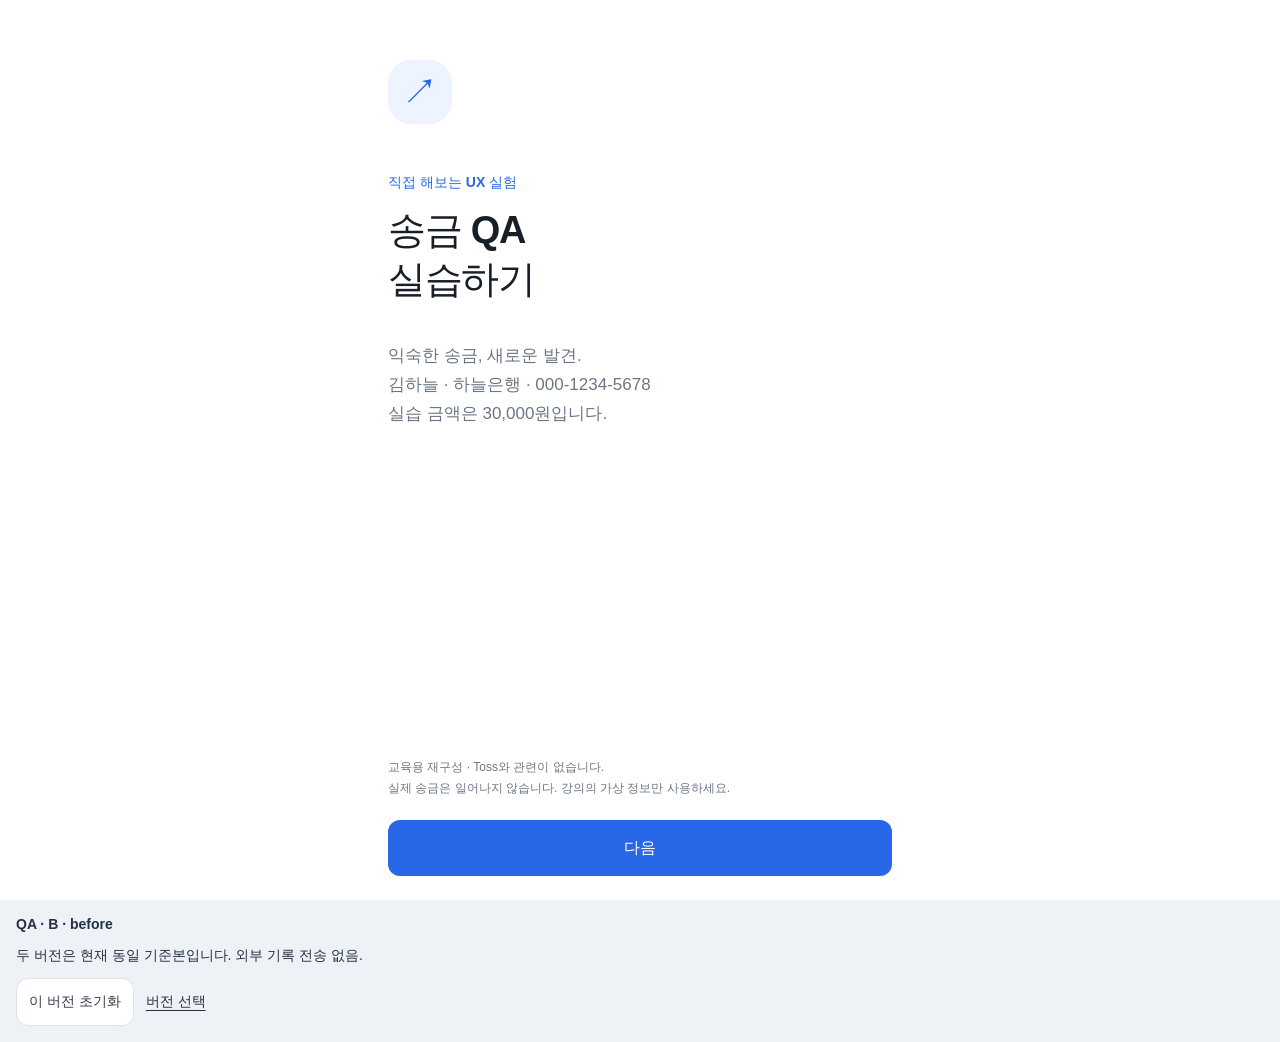
==== before/index.html @ 1ad207a3 "Add isolated B-flow QA before and after with double-click fix" ====
<!doctype html><html lang="ko"><head><meta charset="utf-8"><meta name="viewport" content="width=device-width,initial-scale=1,viewport-fit=cover,interactive-widget=resizes-content"><title>송금 QA · before</title><link rel="stylesheet" href="style.css?v=mobile-v2-amount"><link rel="stylesheet" href="mobile.css?v=mobile-v2-amount"><style>.qa-tools{padding:16px;display:flex;gap:12px;flex-wrap:wrap;align-items:center;background:#eef2f6;color:#243047;font:14px sans-serif}.qa-tools button{padding:8px 12px}.qa-tools span{flex:1 0 100%;line-height:1.6}.qa-tools strong{flex:1 0 100%}</style></head><body class="participant"><main><section id="intro"><div class="intro-mark" aria-hidden="true">↗</div><p class="eyebrow">직접 해보는 UX 실험</p><h1>송금 QA<br>실습하기</h1><p class="intro">익숙한 송금, 새로운 발견.<br>김하늘 · 하늘은행 · 000-1234-5678<br>실습 금액은 30,000원입니다.</p><div class="intro-bottom"><p class="notice">교육용 재구성 · Toss와 관련이 없습니다.<br>실제 송금은 일어나지 않습니다. 강의의 가상 정보만 사용하세요.</p><button id="next" class="primary">다음</button></div></section><section id="banking" hidden aria-label="송금 앱"><div id="screen"></div></section><p id="storage-status" role="status"></p></main><aside class="qa-tools"><strong>QA · B · before</strong><span>두 버전은 현재 동일 기준본입니다. 외부 기록 전송 없음.</span><button id="qa-reset" type="button">이 버전 초기화</button><a href="../">버전 선택</a></aside><script src="app.js"></script></body></html>
---- before/style.css ----
@font-face{font-family:Pretendard;src:url('../assets/fonts/PretendardVariable.woff2') format('woff2');font-weight:100 900;font-display:swap}
:root{font-family:Pretendard,'Malgun Gothic',sans-serif;color:#191f28;background:#fff;font-synthesis:none}*{box-sizing:border-box}body{margin:0}button,input{font:inherit}button,summary{cursor:pointer}button{border:1px solid #dfe3e8;border-radius:12px;background:#fff;color:#333d4b;padding:13px 18px;min-height:48px;font-weight:600}button:hover{background:#f2f6fc}button:disabled{opacity:.45;cursor:default}.primary{background:#2867e8;color:#fff;border:0}.primary:hover{background:#1d56cc}:focus-visible{outline:3px solid #164dc4;outline-offset:4px}a{color:inherit;text-underline-offset:4px}main{max-width:1120px;margin:auto;padding:30px 40px}header{display:flex;justify-content:space-between;border-bottom:1px solid #e5e8eb;padding-bottom:22px;font-size:14px;color:#6b7684}header a{text-decoration:none;font-weight:700;color:#333d4b}.layout{display:grid;grid-template-columns:1fr 390px;gap:90px;padding:56px 0 64px;align-items:start}.eyebrow{color:#2867e8;font-size:14px;font-weight:650;margin:8px 0 18px}h1{font-size:40px;line-height:1.3;letter-spacing:-1.6px;font-weight:700;margin:0 0 20px}.intro{font-size:17px;line-height:1.7;color:#6b7684}.task{border-left:3px solid #2867e8;padding:4px 0 4px 22px;margin:32px 0}.task h2{font-size:15px;margin:0 0 14px}.task p{font-size:16px}dl{margin:18px 0}dl div{display:flex;justify-content:space-between;gap:20px;padding:7px 0}dt{color:#6b7684}dd{margin:0;font-weight:600;font-variant-numeric:tabular-nums}.small,.task .small{font-size:13px;color:#6b7684;line-height:1.6}.notice{font-size:12px;line-height:1.8;color:#6b7684;max-width:450px}.actions{display:flex;gap:8px;flex-wrap:wrap;margin-top:20px}.phone{border:1px solid #e5e8eb;border-radius:38px;box-shadow:0 14px 50px #1f395014;min-height:700px;overflow:hidden;background:#fff;display:flex;flex-direction:column}.statusbar{display:flex;justify-content:space-between;padding:21px 28px 6px;font-size:13px}.homebar{height:5px;width:120px;border-radius:6px;background:#191f28;margin:16px auto 12px}#screen{padding:12px 24px 14px;flex:1;display:flex;flex-direction:column;min-height:610px}.appnav{height:42px;display:flex;align-items:center;justify-content:space-between;color:#6b7684;font-size:14px}.back{border:0;padding:0;width:40px;background:none;font-size:25px;text-align:left}.app-title{font-size:26px;line-height:1.4;letter-spacing:-.8px;margin:26px 0 12px;outline:none}.sub{color:#6b7684;font-size:14px;line-height:1.6;margin:0 0 28px}.bankgrid{display:grid;grid-template-columns:repeat(3,1fr);gap:10px 6px}.bank{border:0;padding:12px 2px;font-size:13px;display:flex;flex-direction:column;align-items:center;gap:9px;font-weight:500}.bank-icon{height:37px;width:37px;border-radius:50%;background:var(--bank-color,#2867e8);color:white;display:grid;place-items:center;font-weight:700;font-size:17px}.suggestions .bank{flex-direction:row;padding:14px 12px;gap:14px;width:100%;font-size:17px;border-bottom:1px solid #f2f4f6;border-radius:0}.suggestions .bank::after{content:'›';margin-left:auto;color:#8b95a1}.field{margin-top:22px}.field label{display:block;font-size:13px;color:#6b7684;margin-bottom:12px}.field input{width:100%;border:0;border-bottom:2px solid #d1d6db;padding:12px 0;font-size:24px;letter-spacing:-.6px;border-radius:0;outline-offset:4px}.field input:focus{border-color:#2867e8}.error{font-size:13px;color:#c43131;min-height:36px;line-height:1.6;margin:10px 0}.bottom{margin-top:auto;width:100%}.welcome{margin:auto 0;text-align:center}.wallet{height:76px;width:76px;display:grid;place-items:center;background:#edf4ff;color:#2867e8;border-radius:26px;font-size:36px;margin:0 auto 28px}.welcome h2{font-size:25px}.welcome p{font-size:14px;color:#6b7684;line-height:1.6}.confirm{background:#f7f8fa;padding:20px;border-radius:18px;margin-top:20px;font-size:14px}.amount{font-size:36px;font-weight:700;letter-spacing:-1px;margin:10px 0 20px}.success{background:#2867e8;color:white}.teacher{border-top:1px solid #e5e8eb;padding:24px 0 40px;font-size:14px;line-height:1.8;color:#4e5968}.teacher summary{font-weight:600;color:#333d4b;min-height:44px}.teacher h2{font-size:18px;margin-top:30px}.teacher p{max-width:800px}.file-label{display:block;padding:16px;background:#f7f8fa;border-radius:12px}input[type=file]{max-width:100%;display:block;margin-top:10px}table{border-collapse:collapse;width:100%;margin:18px 0;font-size:13px}th,td{text-align:left;padding:12px 6px;border-bottom:1px solid #e5e8eb}#results{overflow-x:auto}[hidden]{display:none!important}@media(max-width:850px){main{padding:22px}.layout{gap:30px;grid-template-columns:1fr 360px}h1{font-size:32px}}@media(max-width:680px){main{padding:20px}.layout{display:flex;flex-direction:column;padding:30px 0;gap:28px}.instructions{width:100%}h1{font-size:30px}h1 br{display:none}.intro{font-size:15px}.task{margin:22px 0}.phone{width:100%;max-width:390px;align-self:center;min-height:650px}#screen{min-height:565px}.notice{max-width:none}}

textarea{display:block;width:100%;max-width:800px;border:1px solid #dfe3e8;border-radius:10px;padding:12px;margin:10px 0;font:13px/1.5 monospace;resize:vertical}.phone{scroll-margin-top:16px}
---- before/mobile.css ----
.participant{background:#fff}.participant main{padding:0;max-width:560px;min-height:100svh}.participant #intro{display:flex;flex-direction:column;min-height:100svh;padding:calc(60px + env(safe-area-inset-top)) 28px calc(24px + env(safe-area-inset-bottom))}.intro-mark{display:grid;place-items:center;width:64px;height:64px;border-radius:22px;background:#edf4ff;color:#2867e8;font-size:36px;margin-bottom:42px}.participant h1{font-size:38px;line-height:1.3;letter-spacing:-1.3px}.participant .eyebrow{margin-bottom:14px}.participant .intro{font-size:17px}.intro-bottom{margin-top:auto;padding-top:44px}.intro-bottom .notice{font-size:12px;line-height:1.7;margin-bottom:22px}.intro-bottom button{width:100%;min-height:56px}.participant #screen{min-height:100svh;padding:calc(12px + env(safe-area-inset-top)) 24px calc(20px + env(safe-area-inset-bottom));scroll-margin-top:0}.participant .appnav{height:48px;flex-shrink:0;gap:12px}.appnav strong{font-size:22px;color:#191f28}.participant .appnav .cancel{margin-left:auto;border:0;background:none;font-size:14px;padding:8px;color:#6b7684}.participant .app-title{font-size:28px;margin-top:35px}.participant .bottom{min-height:56px;margin-top:auto}.participant .field input{font-size:26px;scroll-margin:100px 0}.participant .bankgrid{gap:14px 8px}.participant .bank{padding:14px 2px;font-size:14px}.participant .bank-icon{width:40px;height:40px}.participant .suggestions .bank{padding:18px 8px;font-size:18px}.participant .welcome{padding:60px 0 40px}.participant .welcome h2{font-size:27px}.completion-actions{margin-top:auto;display:grid;gap:10px}.completion-actions button{min-height:54px}.completion-actions #close{border:0;color:#6b7684}.landing-title{font-size:28px;margin:34px 0 8px;letter-spacing:-1px}.balance-card{background:#f5f7fa;border-radius:24px;padding:26px 24px;margin:12px 0 30px}.balance-card .amount{font-size:32px;margin-top:18px}.currency{font-size:24px;margin-left:3px}.balance-card button{width:100%;min-height:52px;margin-top:8px}.landing-note{display:flex;align-items:center;gap:14px;padding:10px 2px}.landing-note strong{font-size:14px;font-weight:600}.landing-note p{font-size:13px;color:#8b95a1;margin:7px 0}.account-dot{font-size:24px;color:#2867e8;background:#edf4ff;border-radius:16px;width:46px;height:46px;display:grid;place-items:center;flex-shrink:0}#storage-status:empty{display:none}#storage-status{font-size:12px;padding:12px;color:#6b7684}@media(max-height:600px){.participant #screen{min-height:100dvh}.participant .app-title{margin-top:16px}.participant .sub{margin-bottom:16px}.participant .field{margin-top:8px}.participant .bottom{margin-top:20px}.participant .welcome{padding:20px 0}.participant #intro{padding-top:28px}.intro-mark{margin-bottom:20px}}@media(prefers-reduced-motion:reduce){*{scroll-behavior:auto!important}}
.participant dialog{border:0;border-radius:24px;padding:28px;max-width:calc(100% - 40px);color:#191f28;box-shadow:0 12px 60px #0002}.participant dialog::backdrop{background:#191f2870}.participant dialog h2{font-size:23px;margin:0 0 14px}.participant dialog p{font-size:14px;color:#6b7684;line-height:1.6;margin-bottom:26px}.participant dialog button{width:48%;padding:12px 8px}
.participant h1 br{display:block}
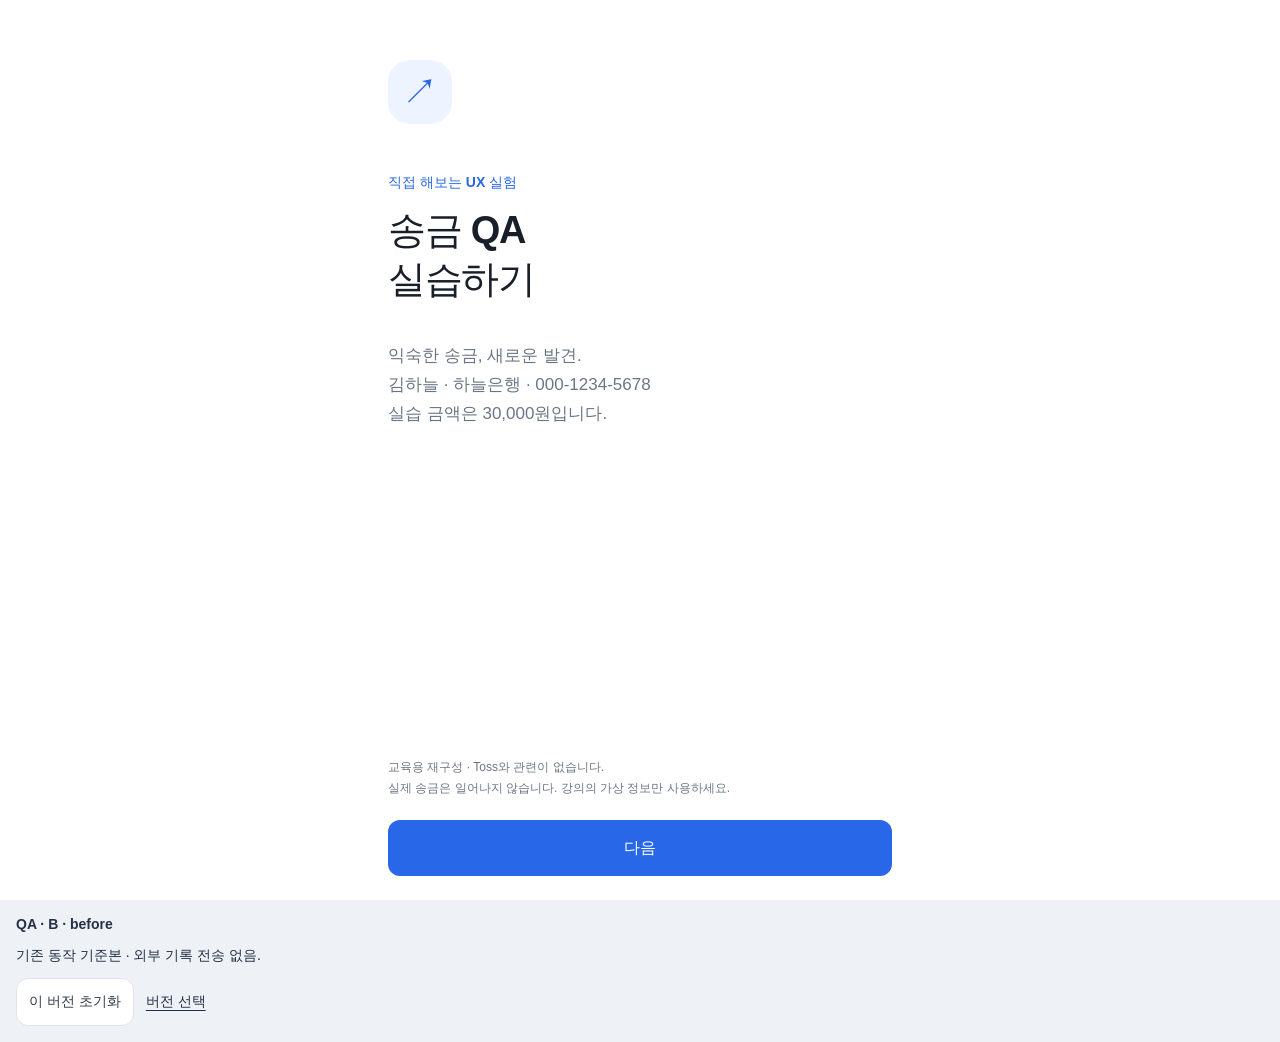
==== commit 6d2f966d: "Clarify before baseline label without changing app behavior" ====
--- a/before/index.html
+++ b/before/index.html
@@ -1 +1 @@
-<!doctype html><html lang="ko"><head><meta charset="utf-8"><meta name="viewport" content="width=device-width,initial-scale=1,viewport-fit=cover,interactive-widget=resizes-content"><title>송금 QA · before</title><link rel="stylesheet" href="style.css?v=mobile-v2-amount"><link rel="stylesheet" href="mobile.css?v=mobile-v2-amount"><style>.qa-tools{padding:16px;display:flex;gap:12px;flex-wrap:wrap;align-items:center;background:#eef2f6;color:#243047;font:14px sans-serif}.qa-tools button{padding:8px 12px}.qa-tools span{flex:1 0 100%;line-height:1.6}.qa-tools strong{flex:1 0 100%}</style></head><body class="participant"><main><section id="intro"><div class="intro-mark" aria-hidden="true">↗</div><p class="eyebrow">직접 해보는 UX 실험</p><h1>송금 QA<br>실습하기</h1><p class="intro">익숙한 송금, 새로운 발견.<br>김하늘 · 하늘은행 · 000-1234-5678<br>실습 금액은 30,000원입니다.</p><div class="intro-bottom"><p class="notice">교육용 재구성 · Toss와 관련이 없습니다.<br>실제 송금은 일어나지 않습니다. 강의의 가상 정보만 사용하세요.</p><button id="next" class="primary">다음</button></div></section><section id="banking" hidden aria-label="송금 앱"><div id="screen"></div></section><p id="storage-status" role="status"></p></main><aside class="qa-tools"><strong>QA · B · before</strong><span>두 버전은 현재 동일 기준본입니다. 외부 기록 전송 없음.</span><button id="qa-reset" type="button">이 버전 초기화</button><a href="../">버전 선택</a></aside><script src="app.js"></script></body></html>+<!doctype html><html lang="ko"><head><meta charset="utf-8"><meta name="viewport" content="width=device-width,initial-scale=1,viewport-fit=cover,interactive-widget=resizes-content"><title>송금 QA · before</title><link rel="stylesheet" href="style.css?v=mobile-v2-amount"><link rel="stylesheet" href="mobile.css?v=mobile-v2-amount"><style>.qa-tools{padding:16px;display:flex;gap:12px;flex-wrap:wrap;align-items:center;background:#eef2f6;color:#243047;font:14px sans-serif}.qa-tools button{padding:8px 12px}.qa-tools span{flex:1 0 100%;line-height:1.6}.qa-tools strong{flex:1 0 100%}</style></head><body class="participant"><main><section id="intro"><div class="intro-mark" aria-hidden="true">↗</div><p class="eyebrow">직접 해보는 UX 실험</p><h1>송금 QA<br>실습하기</h1><p class="intro">익숙한 송금, 새로운 발견.<br>김하늘 · 하늘은행 · 000-1234-5678<br>실습 금액은 30,000원입니다.</p><div class="intro-bottom"><p class="notice">교육용 재구성 · Toss와 관련이 없습니다.<br>실제 송금은 일어나지 않습니다. 강의의 가상 정보만 사용하세요.</p><button id="next" class="primary">다음</button></div></section><section id="banking" hidden aria-label="송금 앱"><div id="screen"></div></section><p id="storage-status" role="status"></p></main><aside class="qa-tools"><strong>QA · B · before</strong><span>기존 동작 기준본 · 외부 기록 전송 없음.</span><button id="qa-reset" type="button">이 버전 초기화</button><a href="../">버전 선택</a></aside><script src="app.js"></script></body></html>
